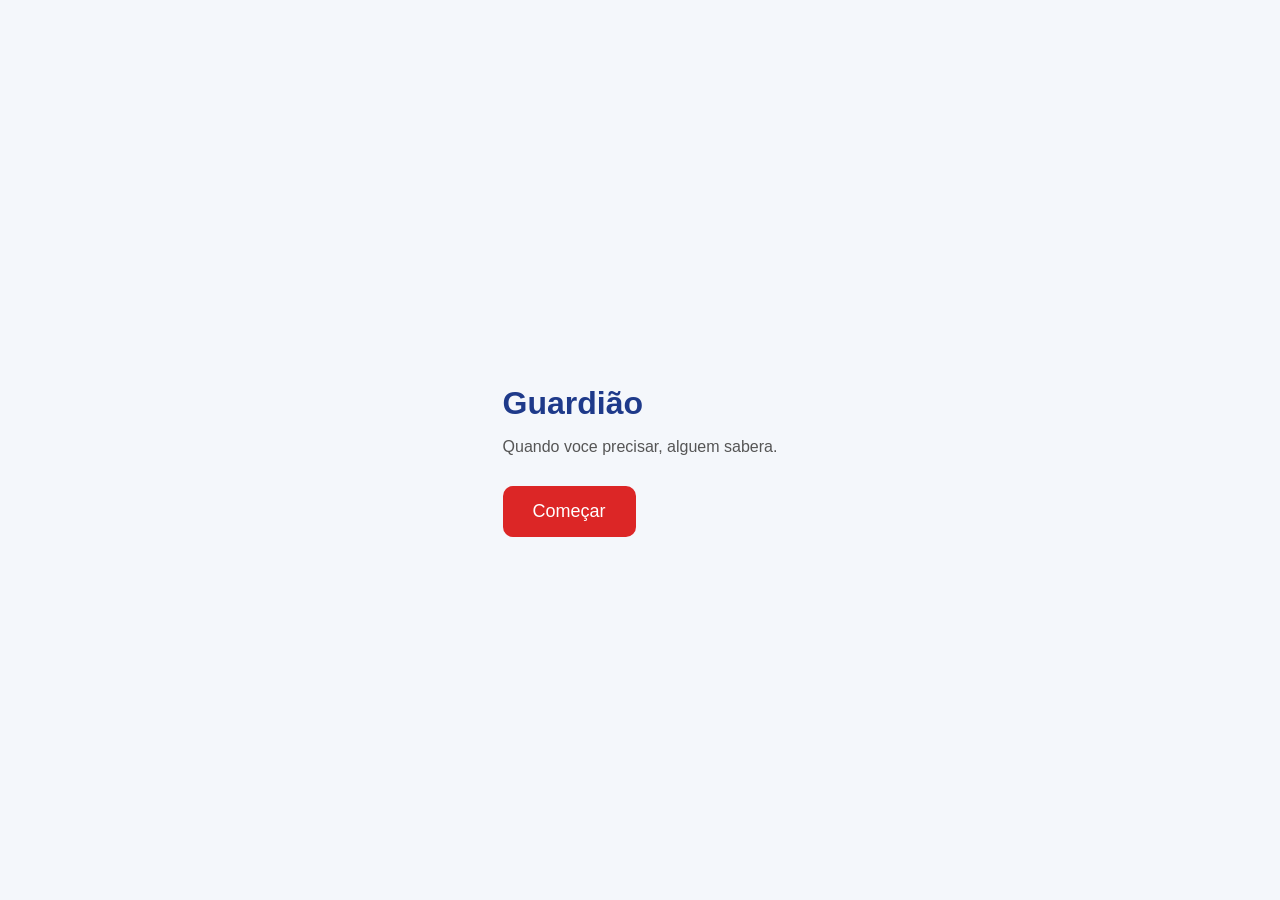
==== index.html @ 9e2b70e1 "first commit" ====
<!DOCTYPE html>
<html lang="pt-BR">
<head>
    <meta charset="UTF-8">
    <meta name="viewport" content="width=device-width, initial-scale=1.0">
    <title>Guardiao</title>

    <link rel="stylesheet" href="style.css">
</head>
<body>
<div class="container">
    <h1>Guardião</h1>
    <p>Quando voce precisar, alguem sabera.</p>
    <a href="boas-vindas.html">
        <button>Começar</button>
    </a>

</div>

<script src="script.js"></script>
 
</body>
</html>
---- style.css ----
body {
    margin: 0;
    padding: 0;
    font-family: arial, sans-serif;
    background-color: #f4f7fb;
    display: flex;
    justify-content: center;
    align-items: center;
    height: 100vh;
}

.contrainer {
    background-color: 40px;
    border-radius: 15px;
    box-sizing: 0 5px rgba(0, 0, 0, 0.15);
    text-align:center;
    width: 350px;
}

h1 {
    color: #1e3a8a;
    margin-bottom: 10px;
}

p {
    color: #555;
    margin-bottom: 30px;
}

button {
    background-color: #dc2626;
    color:white;
    border: none;
    padding: 15px 30px;
    border-radius: 10px;
    font-size: 18px;
    cursor: pointer;
}

button:hover {
    background-color: #b91c1c;
}
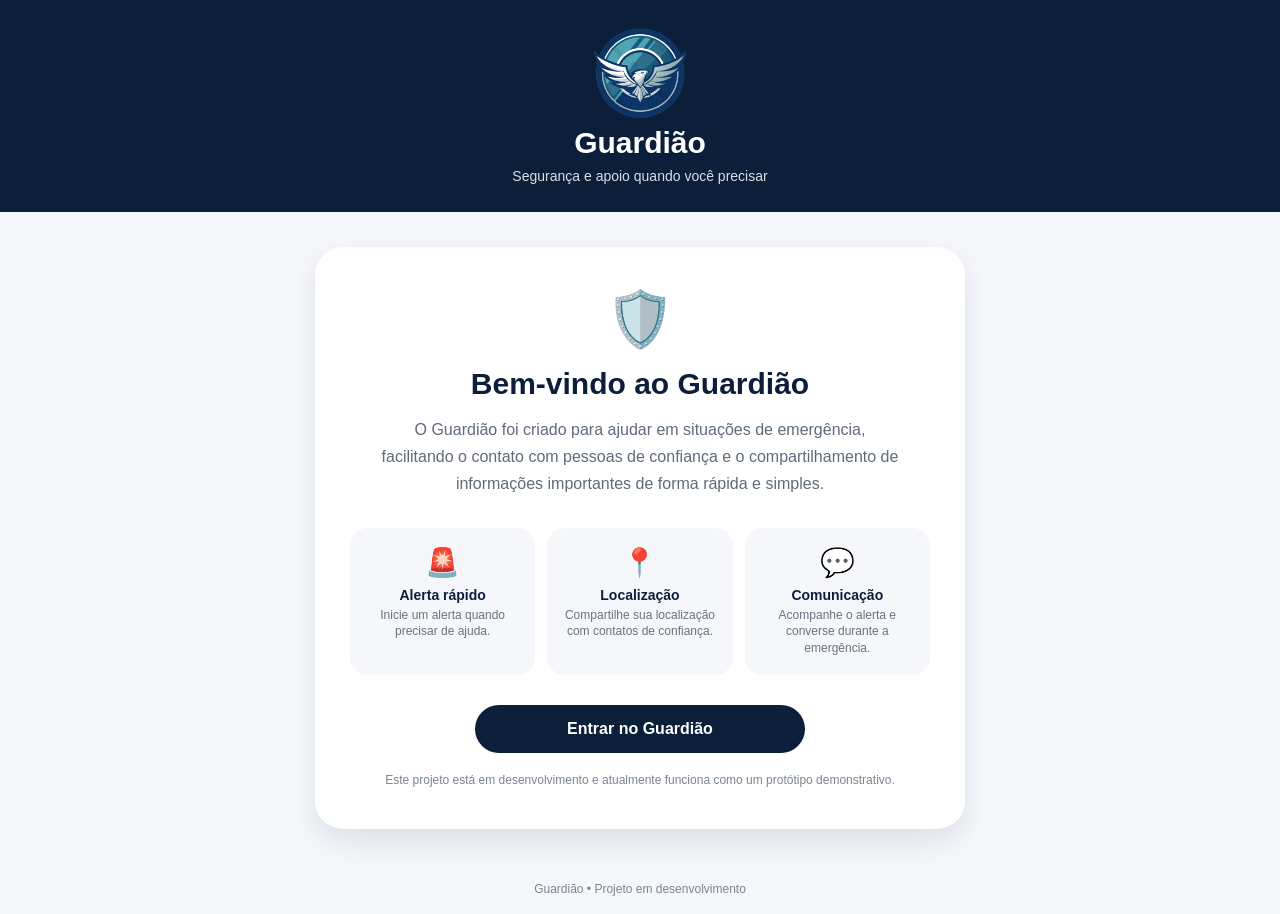
==== commit 2b7bbcf6: "Melhorar tela inicial do guardiao" ====
--- a/index.html
+++ b/index.html
@@ -1,23 +1,318 @@
 <!DOCTYPE html>
 <html lang="pt-BR">
+
 <head>
+
     <meta charset="UTF-8">
     <meta name="viewport" content="width=device-width, initial-scale=1.0">
-    <title>Guardiao</title>
-
-    <link rel="stylesheet" href="style.css">
+
+    <title>Guardião</title>
+
+    <style>
+
+        * {
+            margin: 0;
+            padding: 0;
+            box-sizing: border-box;
+        }
+
+        body {
+            font-family: Arial, Helvetica, sans-serif;
+            background: #f5f7fb;
+            color: #0b1f3a;
+            min-height: 100vh;
+        }
+
+        .pagina {
+            min-height: 100vh;
+            display: flex;
+            flex-direction: column;
+        }
+
+        header {
+            background: #0b1f3a;
+            color: white;
+            text-align: center;
+            padding: 28px 20px;
+        }
+
+        .logo-area {
+            display: flex;
+            flex-direction: column;
+            align-items: center;
+            gap: 8px;
+        }
+
+        .logo-area img {
+            height: 90px;
+        }
+
+        .logo-area h1 {
+            font-size: 30px;
+        }
+
+        .logo-area span {
+            font-size: 14px;
+            opacity: .85;
+        }
+
+        main {
+            flex: 1;
+            display: flex;
+            align-items: center;
+            justify-content: center;
+            padding: 35px 20px;
+        }
+
+        .card {
+            width: 100%;
+            max-width: 650px;
+            background: white;
+            border-radius: 28px;
+            padding: 40px 35px;
+            text-align: center;
+            box-shadow: 0 12px 30px rgba(11, 31, 58, .10);
+        }
+
+        .icone {
+            font-size: 55px;
+            margin-bottom: 15px;
+        }
+
+        h2 {
+            font-size: 30px;
+            margin-bottom: 15px;
+        }
+
+        .descricao {
+            color: #5f6b7a;
+            line-height: 1.7;
+            font-size: 16px;
+            margin: 0 auto 30px;
+            max-width: 520px;
+        }
+
+        .destaques {
+            display: grid;
+            grid-template-columns: repeat(3, 1fr);
+            gap: 12px;
+            margin-bottom: 30px;
+        }
+
+        .destaque {
+            background: #f5f7fb;
+            border-radius: 18px;
+            padding: 18px 12px;
+        }
+
+        .destaque .emoji {
+            display: block;
+            font-size: 28px;
+            margin-bottom: 8px;
+        }
+
+        .destaque strong {
+            display: block;
+            font-size: 14px;
+            margin-bottom: 4px;
+        }
+
+        .destaque p {
+            font-size: 12px;
+            color: #6b7280;
+            line-height: 1.4;
+        }
+
+        .botao {
+            display: inline-block;
+            width: 100%;
+            max-width: 330px;
+            background: #0b1f3a;
+            color: white;
+            text-decoration: none;
+            border-radius: 30px;
+            padding: 15px 24px;
+            font-size: 16px;
+            font-weight: bold;
+            transition: .2s;
+        }
+
+        .botao:hover {
+            transform: translateY(-2px);
+            box-shadow: 0 8px 18px rgba(11, 31, 58, .18);
+        }
+
+        .aviso {
+            margin-top: 18px;
+            color: #7a8492;
+            font-size: 12px;
+            line-height: 1.5;
+        }
+
+        footer {
+            text-align: center;
+            padding: 18px;
+            color: #7a8492;
+            font-size: 12px;
+        }
+
+        @media (max-width: 600px) {
+
+            header {
+                padding: 22px 15px;
+            }
+
+            .logo-area img {
+                height: 75px;
+            }
+
+            main {
+                padding: 22px 15px;
+                align-items: flex-start;
+            }
+
+            .card {
+                padding: 30px 20px;
+                border-radius: 22px;
+            }
+
+            h2 {
+                font-size: 25px;
+            }
+
+            .destaques {
+                grid-template-columns: 1fr;
+            }
+
+        }
+
+    </style>
+
 </head>
+
 <body>
-<div class="container">
-    <h1>Guardião</h1>
-    <p>Quando voce precisar, alguem sabera.</p>
-    <a href="boas-vindas.html">
-        <button>Começar</button>
-    </a>
+
+<div class="pagina">
+
+    <header>
+
+        <div class="logo-area">
+
+            <img
+                src="imagens/logo.png"
+                alt="Logo Guardião">
+
+            <h1>Guardião</h1>
+
+            <span>
+                Segurança e apoio quando você precisar
+            </span>
+
+        </div>
+
+    </header>
+
+
+    <main>
+
+        <section class="card">
+
+            <div class="icone">
+                🛡️
+            </div>
+
+            <h2>
+                Bem-vindo ao Guardião
+            </h2>
+
+            <p class="descricao">
+                O Guardião foi criado para ajudar em situações de emergência,
+                facilitando o contato com pessoas de confiança e o
+                compartilhamento de informações importantes de forma rápida
+                e simples.
+            </p>
+
+
+            <div class="destaques">
+
+                <div class="destaque">
+
+                    <span class="emoji">
+                        🚨
+                    </span>
+
+                    <strong>
+                        Alerta rápido
+                    </strong>
+
+                    <p>
+                        Inicie um alerta quando precisar de ajuda.
+                    </p>
+
+                </div>
+
+
+                <div class="destaque">
+
+                    <span class="emoji">
+                        📍
+                    </span>
+
+                    <strong>
+                        Localização
+                    </strong>
+
+                    <p>
+                        Compartilhe sua localização com contatos de confiança.
+                    </p>
+
+                </div>
+
+
+                <div class="destaque">
+
+                    <span class="emoji">
+                        💬
+                    </span>
+
+                    <strong>
+                        Comunicação
+                    </strong>
+
+                    <p>
+                        Acompanhe o alerta e converse durante a emergência.
+                    </p>
+
+                </div>
+
+            </div>
+
+
+            <a
+                href="painel.html"
+                class="botao">
+
+                Entrar no Guardião
+
+            </a>
+
+
+            <p class="aviso">
+                Este projeto está em desenvolvimento e atualmente funciona
+                como um protótipo demonstrativo.
+            </p>
+
+        </section>
+
+    </main>
+
+
+    <footer>
+        Guardião • Projeto em desenvolvimento
+    </footer>
 
 </div>
 
-<script src="script.js"></script>
- 
 </body>
+
 </html>
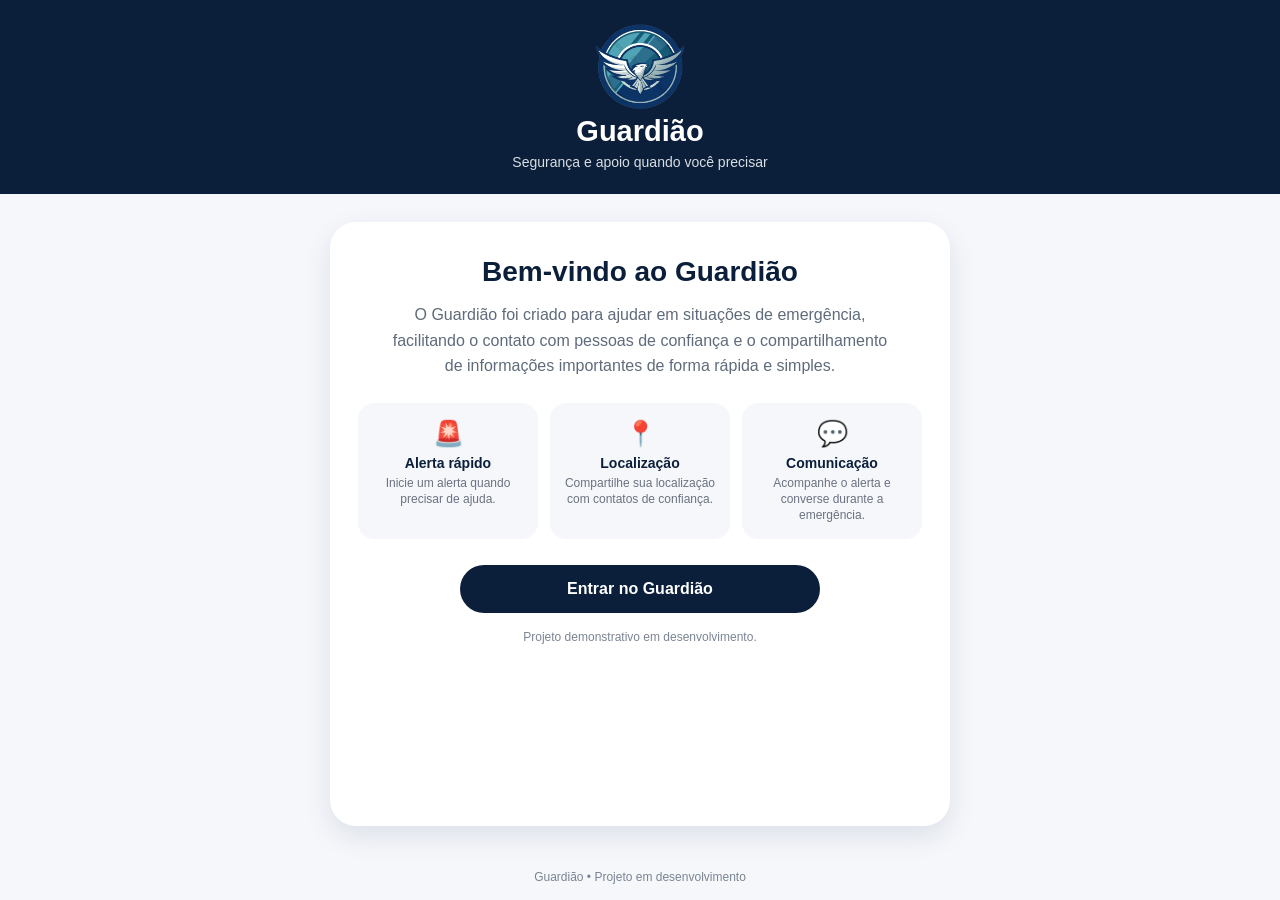
==== commit 3b4894bd: "Otimiza tela inicial para celular" ====
--- a/index.html
+++ b/index.html
@@ -30,25 +30,26 @@
         }
 
         header {
+            width: 100%;
             background: #0b1f3a;
             color: white;
             text-align: center;
-            padding: 28px 20px;
+            padding: 24px 20px;
         }
 
         .logo-area {
             display: flex;
             flex-direction: column;
             align-items: center;
-            gap: 8px;
+            gap: 6px;
         }
 
         .logo-area img {
-            height: 90px;
+            height: 85px;
         }
 
         .logo-area h1 {
-            font-size: 30px;
+            font-size: 29px;
         }
 
         .logo-area span {
@@ -59,56 +60,50 @@
         main {
             flex: 1;
             display: flex;
-            align-items: center;
             justify-content: center;
-            padding: 35px 20px;
+            padding: 28px 18px;
         }
 
         .card {
             width: 100%;
-            max-width: 650px;
+            max-width: 620px;
             background: white;
-            border-radius: 28px;
-            padding: 40px 35px;
+            border-radius: 26px;
+            padding: 34px 28px;
             text-align: center;
-            box-shadow: 0 12px 30px rgba(11, 31, 58, .10);
-        }
-
-        .icone {
-            font-size: 55px;
-            margin-bottom: 15px;
+            box-shadow: 0 10px 28px rgba(11, 31, 58, .10);
         }
 
         h2 {
-            font-size: 30px;
-            margin-bottom: 15px;
+            font-size: 28px;
+            margin-bottom: 14px;
         }
 
         .descricao {
             color: #5f6b7a;
-            line-height: 1.7;
+            line-height: 1.6;
             font-size: 16px;
-            margin: 0 auto 30px;
-            max-width: 520px;
+            max-width: 500px;
+            margin: 0 auto 24px;
         }
 
         .destaques {
             display: grid;
             grid-template-columns: repeat(3, 1fr);
             gap: 12px;
-            margin-bottom: 30px;
+            margin-bottom: 26px;
         }
 
         .destaque {
             background: #f5f7fb;
-            border-radius: 18px;
-            padding: 18px 12px;
+            border-radius: 16px;
+            padding: 16px 10px;
         }
 
         .destaque .emoji {
             display: block;
-            font-size: 28px;
-            margin-bottom: 8px;
+            font-size: 25px;
+            margin-bottom: 7px;
         }
 
         .destaque strong {
@@ -120,13 +115,13 @@
         .destaque p {
             font-size: 12px;
             color: #6b7280;
-            line-height: 1.4;
+            line-height: 1.35;
         }
 
         .botao {
             display: inline-block;
             width: 100%;
-            max-width: 330px;
+            max-width: 360px;
             background: #0b1f3a;
             color: white;
             text-decoration: none;
@@ -143,15 +138,15 @@
         }
 
         .aviso {
-            margin-top: 18px;
+            margin-top: 16px;
             color: #7a8492;
             font-size: 12px;
-            line-height: 1.5;
+            line-height: 1.4;
         }
 
         footer {
             text-align: center;
-            padding: 18px;
+            padding: 16px;
             color: #7a8492;
             font-size: 12px;
         }
@@ -159,29 +154,69 @@
         @media (max-width: 600px) {
 
             header {
-                padding: 22px 15px;
+                padding: 18px 15px;
             }
 
             .logo-area img {
-                height: 75px;
+                height: 72px;
+            }
+
+            .logo-area h1 {
+                font-size: 27px;
+            }
+
+            .logo-area span {
+                font-size: 13px;
             }
 
             main {
-                padding: 22px 15px;
-                align-items: flex-start;
+                padding: 18px 14px 24px;
             }
 
             .card {
-                padding: 30px 20px;
+                padding: 26px 18px;
                 border-radius: 22px;
             }
 
             h2 {
-                font-size: 25px;
+                font-size: 24px;
+            }
+
+            .descricao {
+                font-size: 15px;
+                margin-bottom: 20px;
             }
 
             .destaques {
                 grid-template-columns: 1fr;
+                gap: 9px;
+                margin-bottom: 22px;
+            }
+
+            .destaque {
+                padding: 13px 12px;
+            }
+
+            .destaque .emoji {
+                font-size: 22px;
+                margin-bottom: 5px;
+            }
+
+            .destaque strong {
+                font-size: 14px;
+            }
+
+            .destaque p {
+                font-size: 12px;
+            }
+
+            .botao {
+                max-width: 100%;
+                padding: 14px 20px;
+            }
+
+            footer {
+                padding: 12px;
             }
 
         }
@@ -216,10 +251,6 @@
     <main>
 
         <section class="card">
-
-            <div class="icone">
-                🛡️
-            </div>
 
             <h2>
                 Bem-vindo ao Guardião
@@ -298,8 +329,7 @@
 
 
             <p class="aviso">
-                Este projeto está em desenvolvimento e atualmente funciona
-                como um protótipo demonstrativo.
+                Projeto demonstrativo em desenvolvimento.
             </p>
 
         </section>
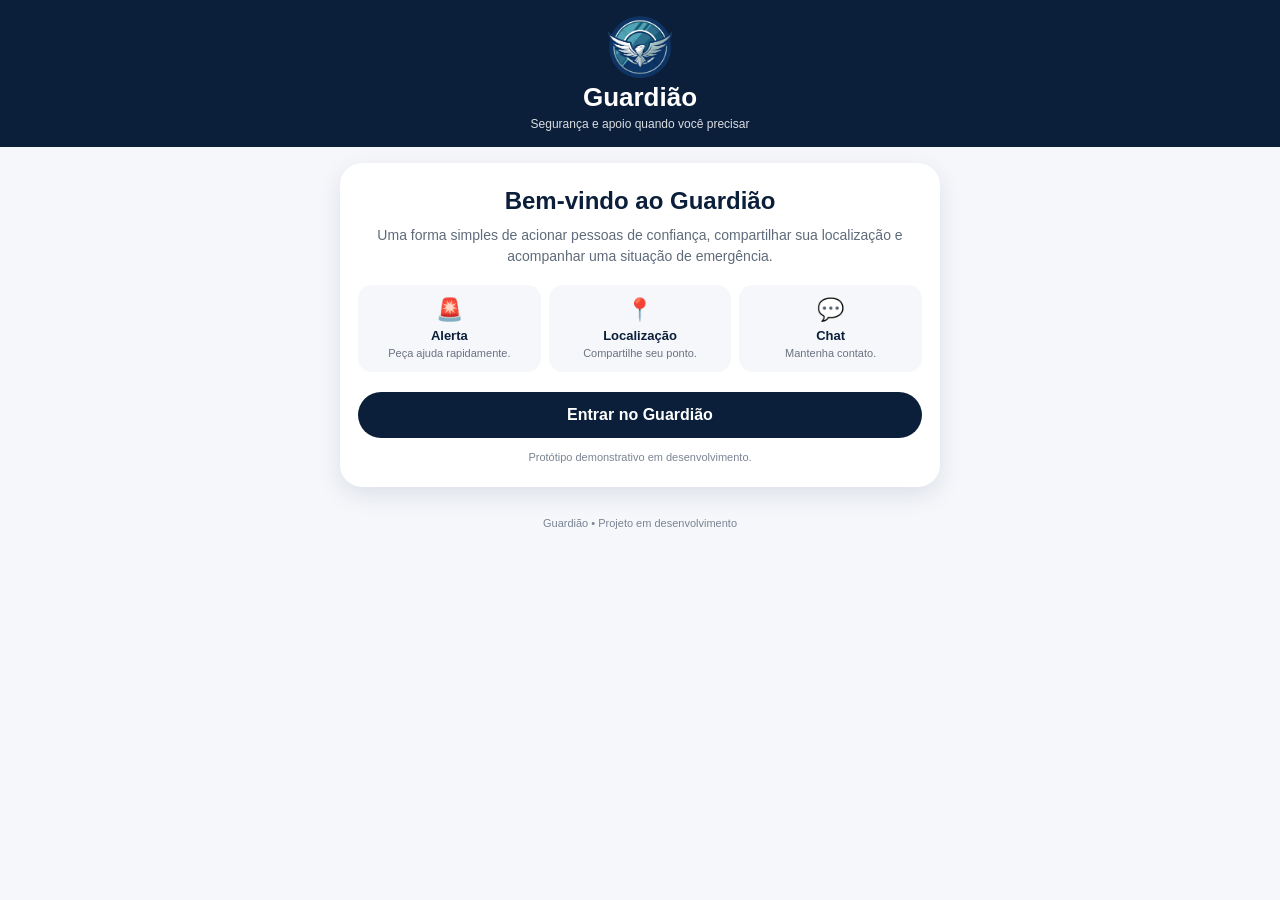
==== commit 2c055b1f: "Deixa tela inicial mais compacta no celular" ====
--- a/index.html
+++ b/index.html
@@ -25,8 +25,6 @@
 
         .pagina {
             min-height: 100vh;
-            display: flex;
-            flex-direction: column;
         }
 
         header {
@@ -34,189 +32,164 @@
             background: #0b1f3a;
             color: white;
             text-align: center;
-            padding: 24px 20px;
+            padding: 16px 15px;
         }
 
         .logo-area {
             display: flex;
             flex-direction: column;
             align-items: center;
-            gap: 6px;
+            gap: 4px;
         }
 
         .logo-area img {
-            height: 85px;
+            height: 62px;
         }
 
         .logo-area h1 {
-            font-size: 29px;
+            font-size: 26px;
         }
 
         .logo-area span {
-            font-size: 14px;
+            font-size: 12px;
             opacity: .85;
         }
 
         main {
-            flex: 1;
             display: flex;
             justify-content: center;
-            padding: 28px 18px;
+            padding: 16px 14px 20px;
         }
 
         .card {
             width: 100%;
-            max-width: 620px;
+            max-width: 600px;
             background: white;
-            border-radius: 26px;
-            padding: 34px 28px;
+            border-radius: 22px;
+            padding: 24px 18px;
             text-align: center;
-            box-shadow: 0 10px 28px rgba(11, 31, 58, .10);
+            box-shadow: 0 8px 24px rgba(11, 31, 58, .10);
         }
 
         h2 {
-            font-size: 28px;
-            margin-bottom: 14px;
+            font-size: 24px;
+            margin-bottom: 10px;
         }
 
         .descricao {
             color: #5f6b7a;
-            line-height: 1.6;
-            font-size: 16px;
-            max-width: 500px;
-            margin: 0 auto 24px;
+            line-height: 1.5;
+            font-size: 14px;
+            margin-bottom: 18px;
         }
 
         .destaques {
             display: grid;
             grid-template-columns: repeat(3, 1fr);
-            gap: 12px;
-            margin-bottom: 26px;
+            gap: 8px;
+            margin-bottom: 20px;
         }
 
         .destaque {
             background: #f5f7fb;
-            border-radius: 16px;
-            padding: 16px 10px;
-        }
-
-        .destaque .emoji {
+            border-radius: 14px;
+            padding: 12px 8px;
+        }
+
+        .emoji {
             display: block;
-            font-size: 25px;
-            margin-bottom: 7px;
+            font-size: 22px;
+            margin-bottom: 5px;
         }
 
         .destaque strong {
             display: block;
-            font-size: 14px;
-            margin-bottom: 4px;
+            font-size: 13px;
+            margin-bottom: 3px;
         }
 
         .destaque p {
-            font-size: 12px;
+            font-size: 11px;
             color: #6b7280;
-            line-height: 1.35;
+            line-height: 1.3;
         }
 
         .botao {
-            display: inline-block;
+            display: block;
             width: 100%;
-            max-width: 360px;
             background: #0b1f3a;
             color: white;
             text-decoration: none;
             border-radius: 30px;
-            padding: 15px 24px;
+            padding: 14px 20px;
             font-size: 16px;
             font-weight: bold;
-            transition: .2s;
-        }
-
-        .botao:hover {
-            transform: translateY(-2px);
-            box-shadow: 0 8px 18px rgba(11, 31, 58, .18);
         }
 
         .aviso {
-            margin-top: 16px;
+            margin-top: 13px;
             color: #7a8492;
-            font-size: 12px;
-            line-height: 1.4;
+            font-size: 11px;
         }
 
         footer {
             text-align: center;
-            padding: 16px;
+            padding: 10px 10px 18px;
             color: #7a8492;
-            font-size: 12px;
-        }
-
-        @media (max-width: 600px) {
+            font-size: 11px;
+        }
+
+        @media (max-width: 430px) {
 
             header {
-                padding: 18px 15px;
+                padding: 14px 12px;
             }
 
             .logo-area img {
-                height: 72px;
+                height: 58px;
             }
 
             .logo-area h1 {
-                font-size: 27px;
-            }
-
-            .logo-area span {
-                font-size: 13px;
+                font-size: 24px;
             }
 
             main {
-                padding: 18px 14px 24px;
+                padding: 14px 12px;
             }
 
             .card {
-                padding: 26px 18px;
-                border-radius: 22px;
+                padding: 22px 16px;
+                border-radius: 20px;
             }
 
             h2 {
-                font-size: 24px;
+                font-size: 22px;
             }
 
             .descricao {
-                font-size: 15px;
-                margin-bottom: 20px;
+                font-size: 14px;
+                margin-bottom: 16px;
             }
 
             .destaques {
-                grid-template-columns: 1fr;
-                gap: 9px;
-                margin-bottom: 22px;
+                grid-template-columns: repeat(3, 1fr);
+                gap: 6px;
             }
 
             .destaque {
-                padding: 13px 12px;
-            }
-
-            .destaque .emoji {
-                font-size: 22px;
-                margin-bottom: 5px;
+                padding: 10px 5px;
+            }
+
+            .emoji {
+                font-size: 20px;
             }
 
             .destaque strong {
-                font-size: 14px;
+                font-size: 12px;
             }
 
             .destaque p {
-                font-size: 12px;
-            }
-
-            .botao {
-                max-width: 100%;
-                padding: 14px 20px;
-            }
-
-            footer {
-                padding: 12px;
+                display: none;
             }
 
         }
@@ -237,7 +210,9 @@
                 src="imagens/logo.png"
                 alt="Logo Guardião">
 
-            <h1>Guardião</h1>
+            <h1>
+                Guardião
+            </h1>
 
             <span>
                 Segurança e apoio quando você precisar
@@ -257,10 +232,9 @@
             </h2>
 
             <p class="descricao">
-                O Guardião foi criado para ajudar em situações de emergência,
-                facilitando o contato com pessoas de confiança e o
-                compartilhamento de informações importantes de forma rápida
-                e simples.
+                Uma forma simples de acionar pessoas de confiança,
+                compartilhar sua localização e acompanhar uma situação
+                de emergência.
             </p>
 
 
@@ -273,11 +247,11 @@
                     </span>
 
                     <strong>
-                        Alerta rápido
+                        Alerta
                     </strong>
 
                     <p>
-                        Inicie um alerta quando precisar de ajuda.
+                        Peça ajuda rapidamente.
                     </p>
 
                 </div>
@@ -294,7 +268,7 @@
                     </strong>
 
                     <p>
-                        Compartilhe sua localização com contatos de confiança.
+                        Compartilhe seu ponto.
                     </p>
 
                 </div>
@@ -307,11 +281,11 @@
                     </span>
 
                     <strong>
-                        Comunicação
+                        Chat
                     </strong>
 
                     <p>
-                        Acompanhe o alerta e converse durante a emergência.
+                        Mantenha contato.
                     </p>
 
                 </div>
@@ -329,7 +303,7 @@
 
 
             <p class="aviso">
-                Projeto demonstrativo em desenvolvimento.
+                Protótipo demonstrativo em desenvolvimento.
             </p>
 
         </section>
@@ -345,4 +319,4 @@
 
 </body>
 
-</html>+</html>
